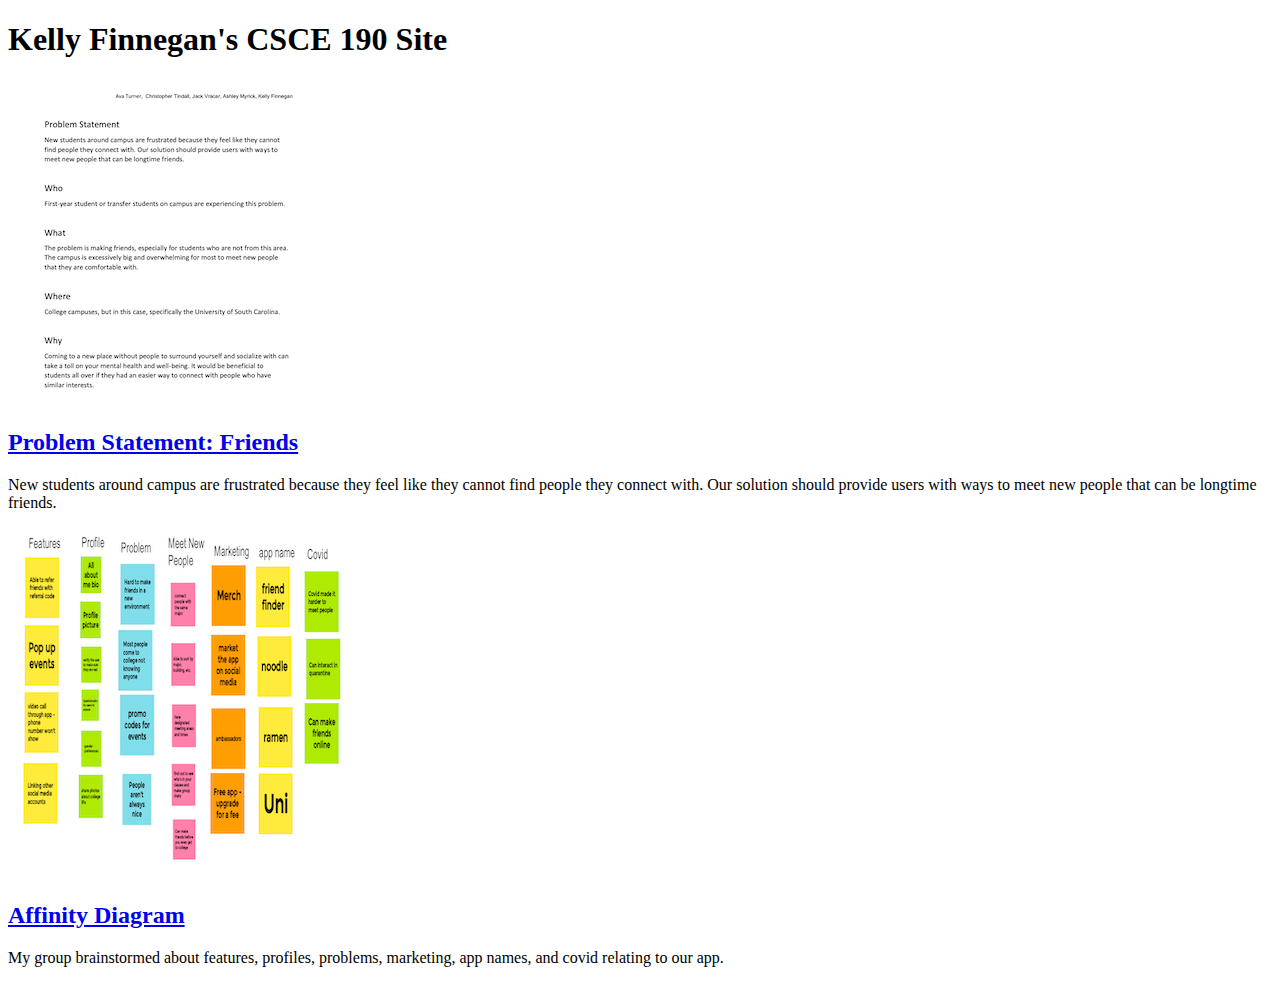
==== index.html @ eb83fd00 "Add files via upload" ====
<!DOCTYPE html>
<html>
    <head>
        <title> CSCE 190: Kelly Finnegan</title>
        </head>
    <body>
        <h1>Kelly Finnegan's CSCE 190 Site</h1>

        <! Probelm Statement Assignment>
        <section class="assignment">
            <a href="files/Dudes Problem Statement.pdf"><img src="images/Problem Statement Screenshot.png"></a>
            <section class="ass-details">
                <a href="files/Dudes Problem Statement.pdf"><h2>Problem Statement: Friends</h2></a>
                <p>New students around campus are frustrated because they feel like they cannot find people they connect with. Our solution should provide users with ways to meet new people that can be longtime friends.
                </p>
            </section>
        </section>

        <! Probelm Statement Assignment>
        <section class="assignment">
            <a href="files/affinity-diagram.pdf"><img src="images/affinity-diagram.png"></a>
            <section class="ass-details">
                <a href="files/affinity-diagram.pdf"><h2>Affinity Diagram</h2></a>
                <p>My group brainstormed about features, profiles, problems, marketing, app names, and covid relating to our app.
                </p>
            </section>
        </section>

        </section>
    </body>

</html>
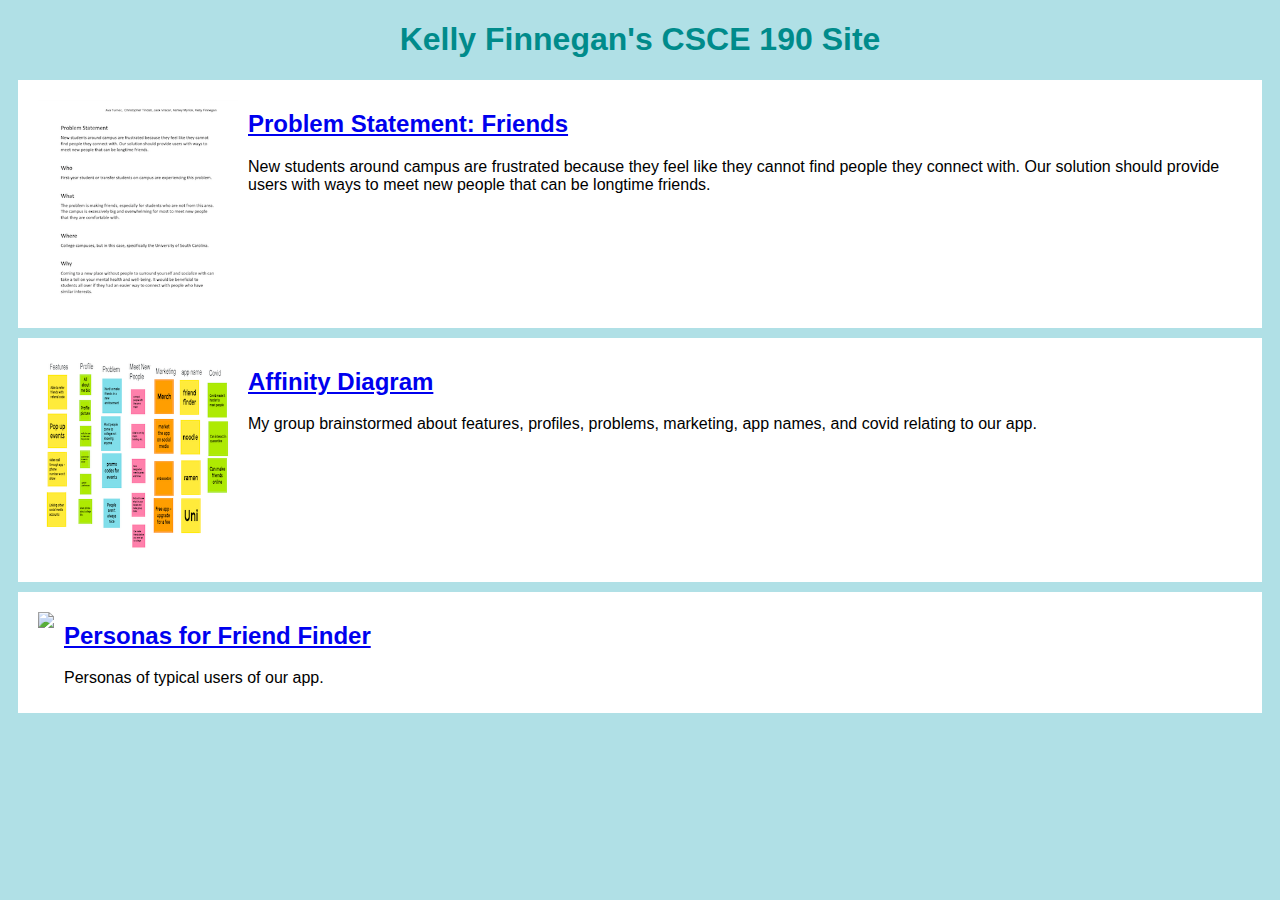
==== commit 22282799: "Add files via upload" ====
--- a/index.html
+++ b/index.html
@@ -2,6 +2,7 @@
 <html>
     <head>
         <title> CSCE 190: Kelly Finnegan</title>
+        <link rel="stylesheet" href="styles.css">
         </head>
     <body>
         <h1>Kelly Finnegan's CSCE 190 Site</h1>
@@ -16,7 +17,7 @@
             </section>
         </section>
 
-        <! Probelm Statement Assignment>
+        <! Affinity Diagram Assignment>
         <section class="assignment">
             <a href="files/affinity-diagram.pdf"><img src="images/affinity-diagram.png"></a>
             <section class="ass-details">
@@ -26,6 +27,16 @@
             </section>
         </section>
 
+        <! Personas Assignment>
+        <section class="assignment">
+            <a href="files/personas.pdf"><img src="images/personas.png"></a>
+            <section class="ass-details">
+                <a href="files/personas.pdf"><h2>Personas for Friend Finder</h2></a>
+                <p>Personas of typical users of our app.
+                </p>
+            </section>
+        </section>
+
         </section>
     </body>
 
--- a/styles.css
+++ b/styles.css
@@ -0,0 +1,18 @@
+body {
+    background:powderblue;
+    font-family:Arial, Helvetica, sans-serif;
+}
+.assignment{
+    display:flex;
+    padding:10px;
+    margin: 10px;
+    background:white;
+}
+.assignment img{
+    width: 200px;
+    padding:10px;
+}
+h1{
+    color:darkcyan;
+    text-align:center;
+}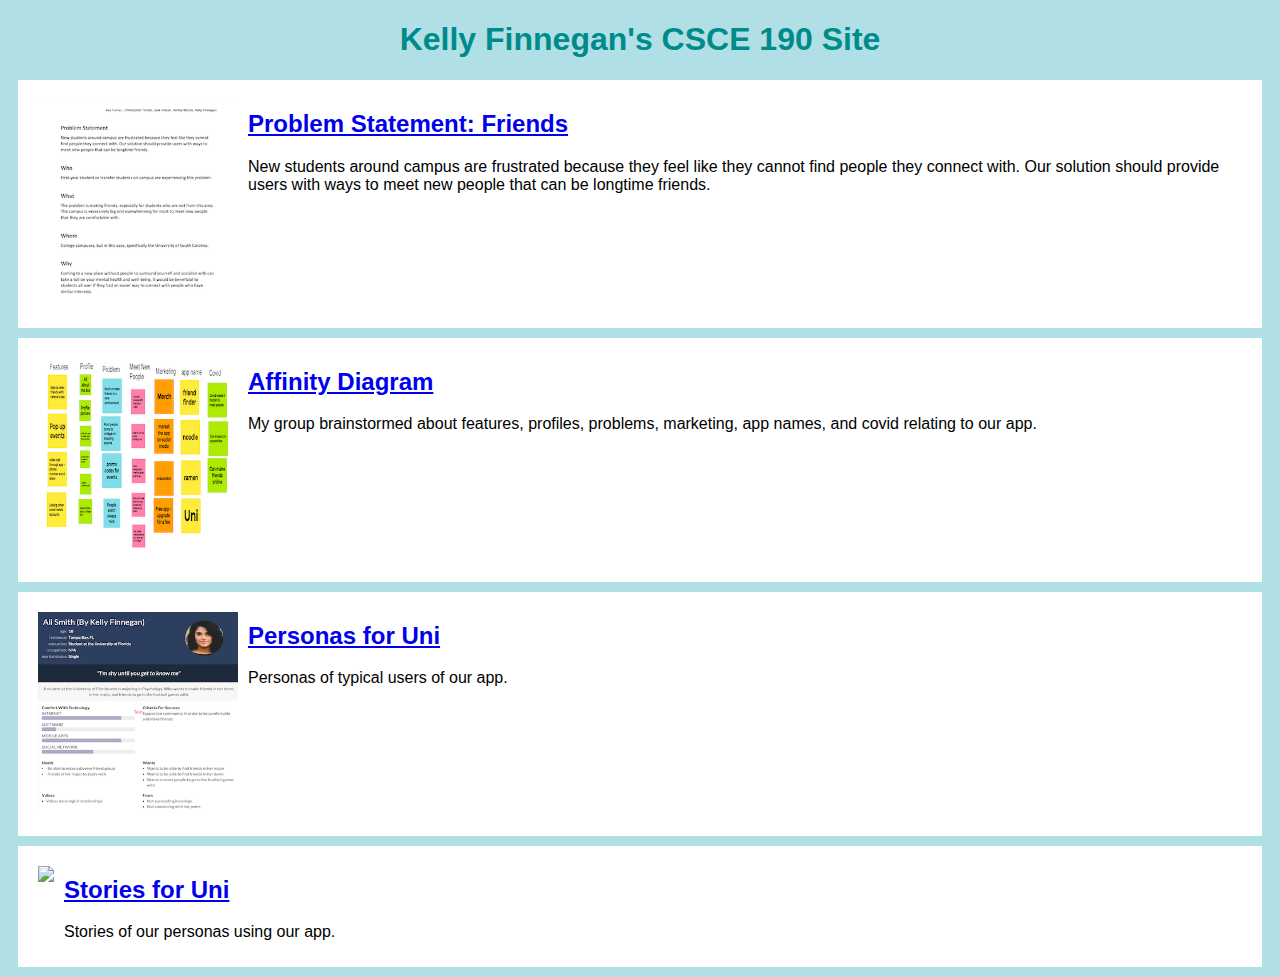
==== commit 5a438541: "Add files via upload" ====
--- a/index.html
+++ b/index.html
@@ -31,8 +31,18 @@
         <section class="assignment">
             <a href="files/personas.pdf"><img src="images/personas.png"></a>
             <section class="ass-details">
-                <a href="files/personas.pdf"><h2>Personas for Friend Finder</h2></a>
+                <a href="files/personas.pdf"><h2>Personas for Uni</h2></a>
                 <p>Personas of typical users of our app.
+                </p>
+            </section>
+        </section>
+
+        <! Storyboard Assignment>
+        <section class="assignment">
+            <a href="files/AllStoryBoards.pdf"><img src="images/Storyboard.png"></a>
+            <section class="ass-details">
+                <a href="files/AllStoryBoards.pdf"><h2>Stories for Uni</h2></a>
+                <p>Stories of our personas using our app.
                 </p>
             </section>
         </section>
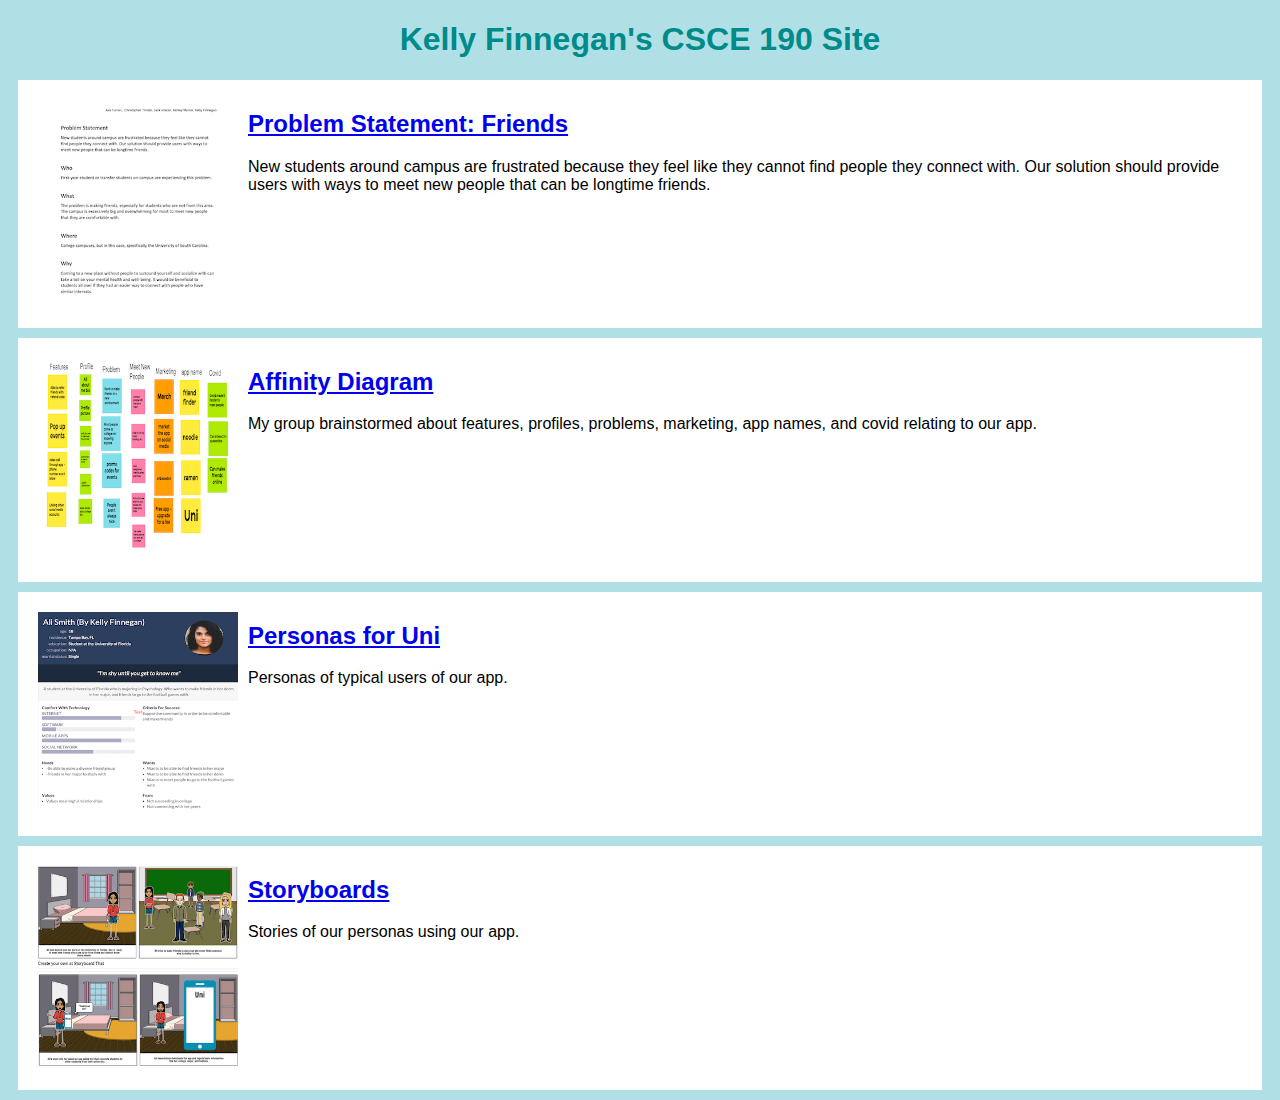
==== commit 7063a3f2: "Add files via upload" ====
--- a/index.html
+++ b/index.html
@@ -41,7 +41,7 @@
         <section class="assignment">
             <a href="files/AllStoryBoards.pdf"><img src="images/Storyboard.png"></a>
             <section class="ass-details">
-                <a href="files/AllStoryBoards.pdf"><h2>Stories for Uni</h2></a>
+                <a href="files/AllStoryBoards.pdf"><h2>Storyboards</h2></a>
                 <p>Stories of our personas using our app.
                 </p>
             </section>
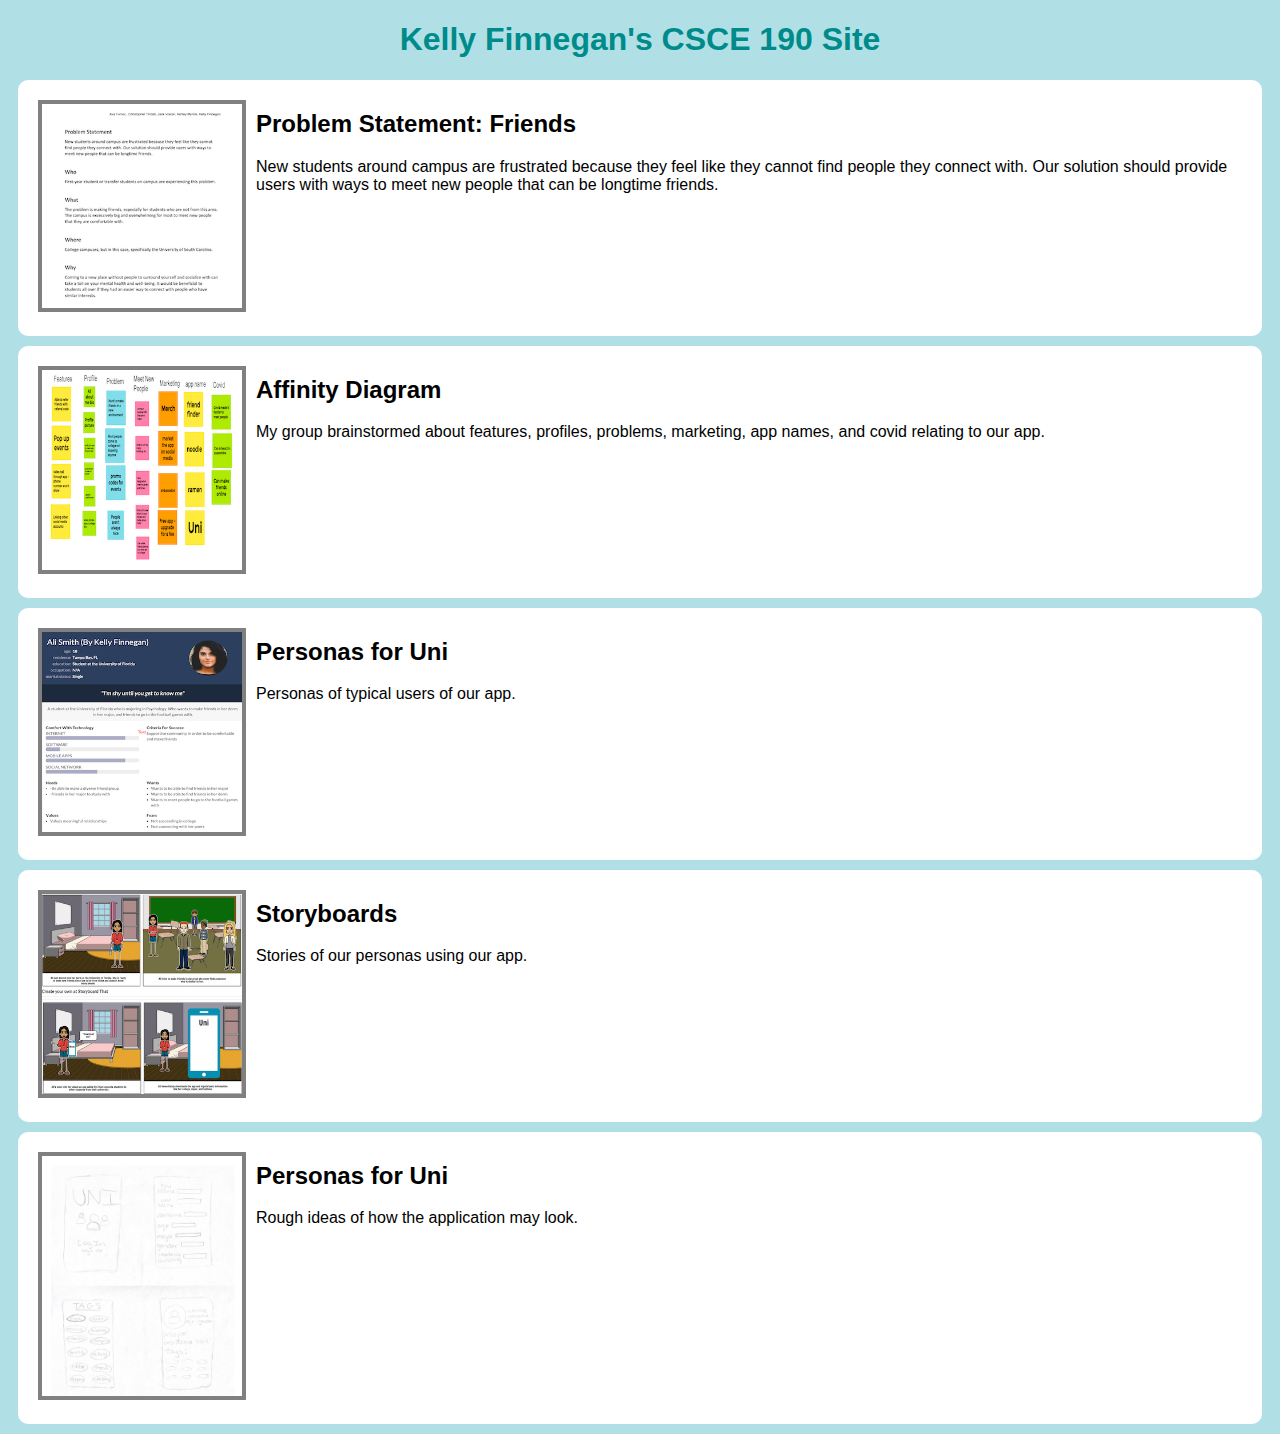
==== commit 7b384cee: "Add files via upload" ====
--- a/index.html
+++ b/index.html
@@ -47,6 +47,16 @@
             </section>
         </section>
 
+        <! Sketch Assignment>
+        <section class="assignment">
+            <a href="files/Sketches-compressed.pdf"><img src="images/Sketches.png"></a>
+            <section class="ass-details">
+                <a href="files/Sketches-compressed.pdf"><h2>Personas for Uni</h2></a>
+                <p>Rough ideas of how the application may look.
+                </p>
+            </section>
+        </section>
+
         </section>
     </body>
 
--- a/styles.css
+++ b/styles.css
@@ -7,12 +7,25 @@
     padding:10px;
     margin: 10px;
     background:white;
+    border-radius:10px;
 }
 .assignment img{
     width: 200px;
-    padding:10px;
+    margin: 10px;
+    border:4px solid grey;
+}
+.assignment img:hover{
+    border: 4px solid darkcyan;
+
 }
 h1{
     color:darkcyan;
     text-align:center;
+}
+a{
+    text-decoration:none;
+    color:black;
+}
+a:hover{
+    color:darkcyan;
 }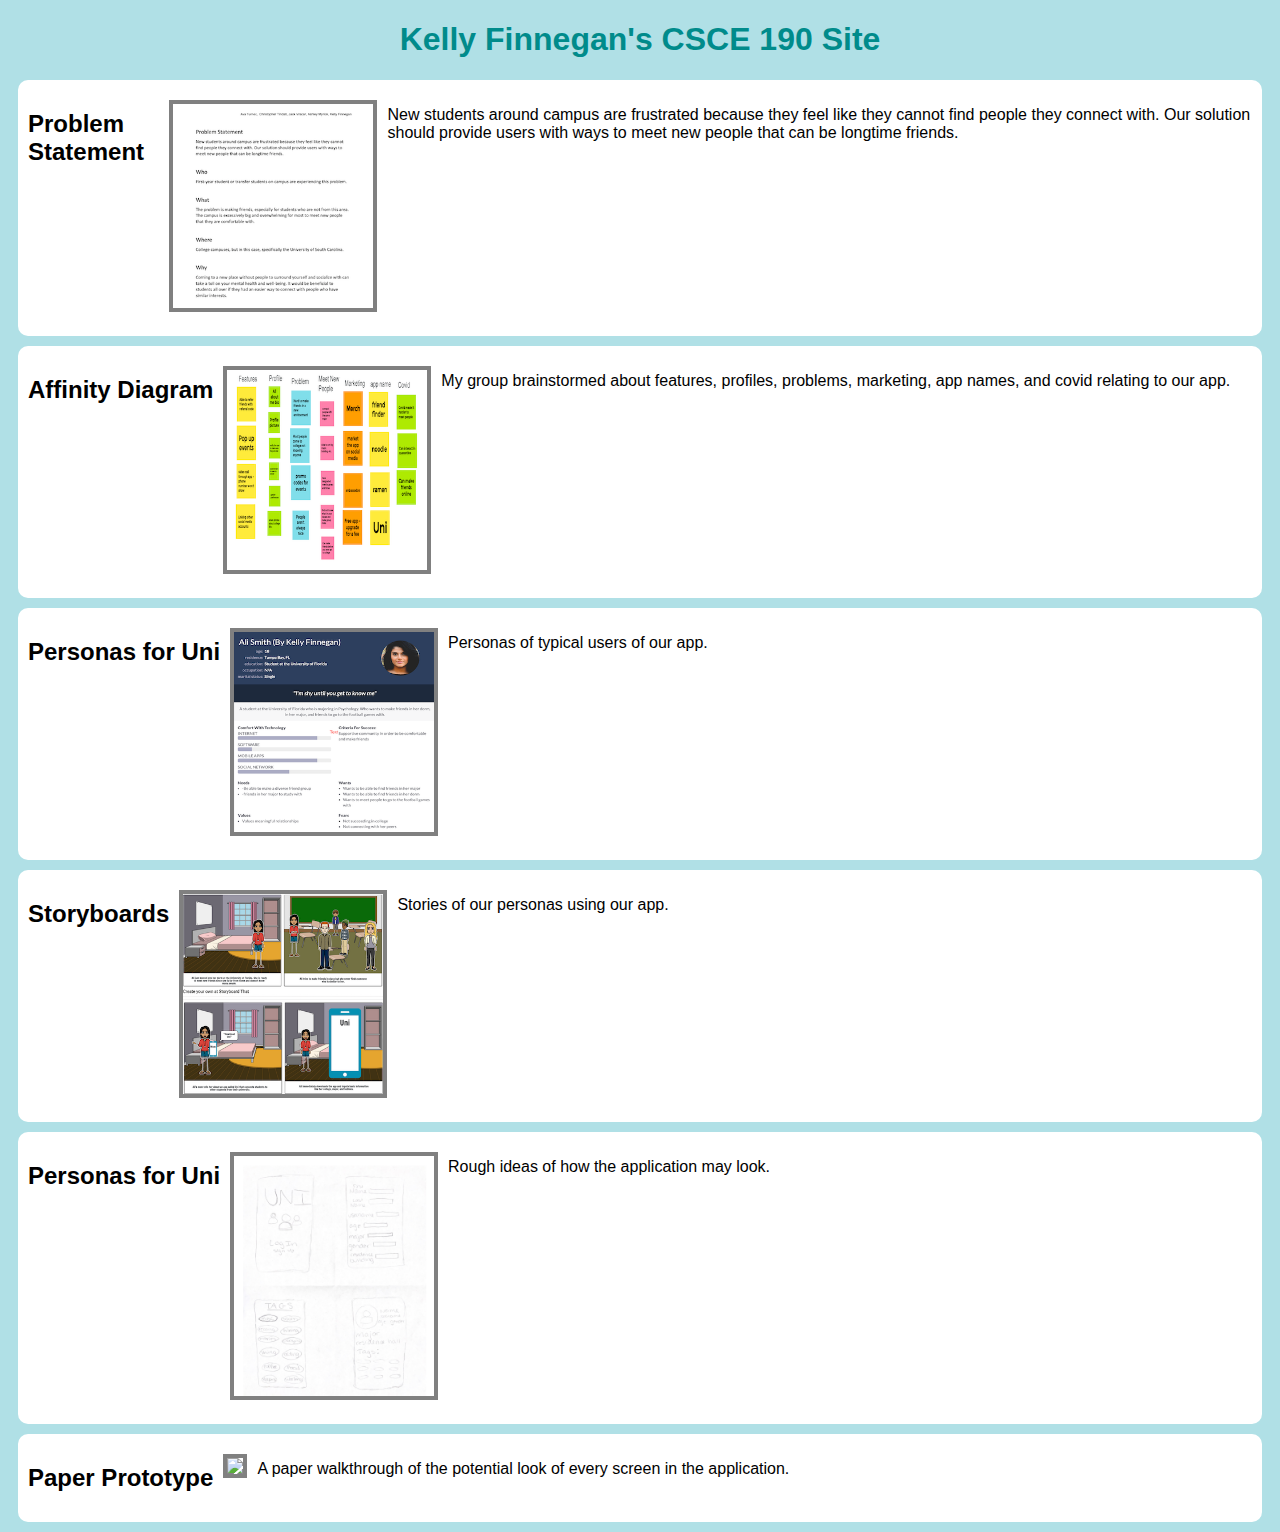
==== commit c43f6a51: "Add files via upload" ====
--- a/index.html
+++ b/index.html
@@ -7,57 +7,58 @@
     <body>
         <h1>Kelly Finnegan's CSCE 190 Site</h1>
 
-        <! Probelm Statement Assignment>
-        <section class="assignment">
-            <a href="files/Dudes Problem Statement.pdf"><img src="images/Problem Statement Screenshot.png"></a>
-            <section class="ass-details">
-                <a href="files/Dudes Problem Statement.pdf"><h2>Problem Statement: Friends</h2></a>
-                <p>New students around campus are frustrated because they feel like they cannot find people they connect with. Our solution should provide users with ways to meet new people that can be longtime friends.
-                </p>
+        <div class="assignments">
+
+            <! Probelm Statement Assignment>
+            <section class="assignment">
+                <a href="files/Dudes Problem Statement.pdf"><h2>Problem Statement</h2></a>
+                <a href="files/Dudes Problem Statement.pdf"><img src="images/Problem Statement Screenshot.png"></a>
+                    <p>New students around campus are frustrated because they feel like they cannot find people they connect with. 
+                        Our solution should provide users with ways to meet new people that can be longtime friends.
+                    </p>
             </section>
-        </section>
 
-        <! Affinity Diagram Assignment>
-        <section class="assignment">
-            <a href="files/affinity-diagram.pdf"><img src="images/affinity-diagram.png"></a>
-            <section class="ass-details">
+            <! Affinity Diagram Assignment>
+            <section class="assignment">
                 <a href="files/affinity-diagram.pdf"><h2>Affinity Diagram</h2></a>
-                <p>My group brainstormed about features, profiles, problems, marketing, app names, and covid relating to our app.
-                </p>
+                <a href="files/affinity-diagram.pdf"><img src="images/affinity-diagram.png"></a>
+                    <p>My group brainstormed about features, profiles, problems, marketing, app names, and covid relating to our app.
+                    </p>
             </section>
-        </section>
 
-        <! Personas Assignment>
-        <section class="assignment">
-            <a href="files/personas.pdf"><img src="images/personas.png"></a>
-            <section class="ass-details">
+            <! Personas Assignment>
+            <section class="assignment">
                 <a href="files/personas.pdf"><h2>Personas for Uni</h2></a>
-                <p>Personas of typical users of our app.
-                </p>
+                <a href="files/personas.pdf"><img src="images/personas.png"></a>
+                    <p>Personas of typical users of our app.
+                    </p>
             </section>
-        </section>
 
-        <! Storyboard Assignment>
-        <section class="assignment">
-            <a href="files/AllStoryBoards.pdf"><img src="images/Storyboard.png"></a>
-            <section class="ass-details">
+            <! Storyboard Assignment>
+            <section class="assignment">
                 <a href="files/AllStoryBoards.pdf"><h2>Storyboards</h2></a>
-                <p>Stories of our personas using our app.
-                </p>
+                <a href="files/AllStoryBoards.pdf"><img src="images/Storyboard.png"></a>
+                    <p>Stories of our personas using our app.
+                    </p>
             </section>
-        </section>
 
-        <! Sketch Assignment>
-        <section class="assignment">
-            <a href="files/Sketches-compressed.pdf"><img src="images/Sketches.png"></a>
-            <section class="ass-details">
+            <! Sketch Assignment>
+            <section class="assignment">
                 <a href="files/Sketches-compressed.pdf"><h2>Personas for Uni</h2></a>
-                <p>Rough ideas of how the application may look.
-                </p>
+                <a href="files/Sketches-compressed.pdf"><img src="images/Sketches.png"></a>
+                    <p>Rough ideas of how the application may look.
+                    </p>
             </section>
-        </section>
 
-        </section>
+            <! Paper prototype Assignment>
+            <section class="assignment">
+                <a href="https://www.youtube.com/watch?v=GDHmnTJEF_Q"><h2>Paper Prototype</h2></a>
+                <a href="https://www.youtube.com/watch?v=GDHmnTJEF_Q"><img src="images/PaperPrototypes.png"></a>
+                    <p>A paper walkthrough of the potential look of every screen in the application.
+                    </p>
+            </section>
+
+        </div>
     </body>
 
 </html>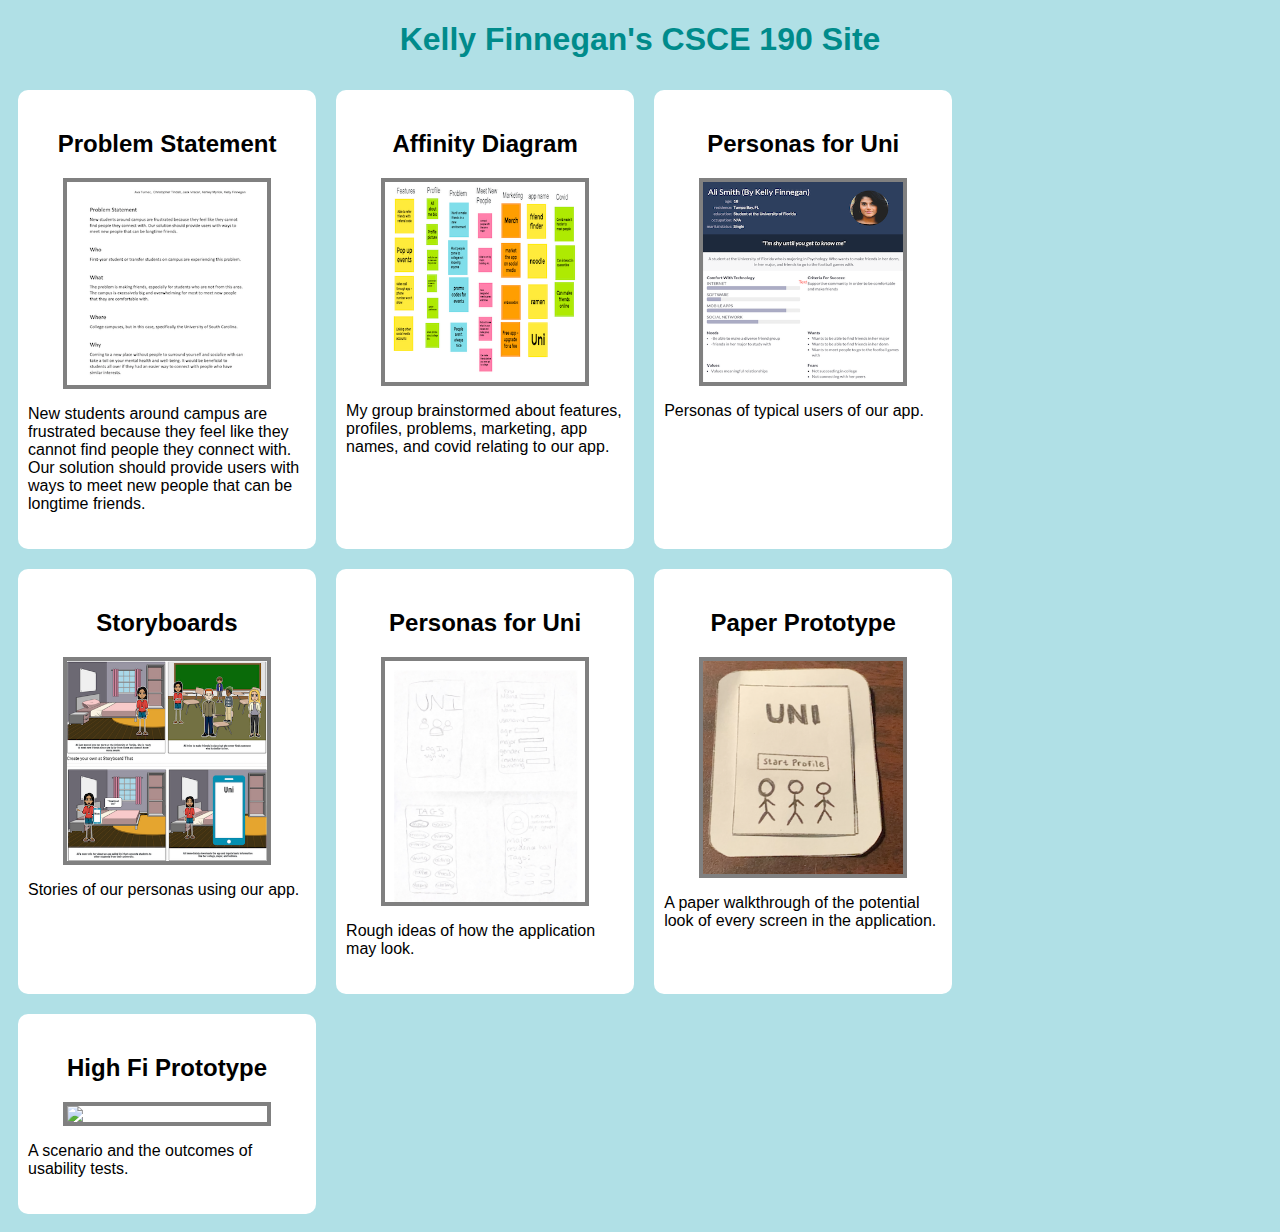
==== commit af29b6ed: "Add files via upload" ====
--- a/index.html
+++ b/index.html
@@ -57,6 +57,14 @@
                     <p>A paper walkthrough of the potential look of every screen in the application.
                     </p>
             </section>
+            
+            <! Hi Fi Prototype>
+            <section class="assignment">
+                <a href="files/High Fi Prototype/preview.html"><h2>High Fi Prototype</h2></a>
+                <a href="files/High Fi Prototype/preview.html"><img src="images/HighFi.png"></a>
+                    <p>A scenario and the outcomes of usability tests.
+                    </p>
+            </section>
 
         </div>
     </body>
--- a/styles.css
+++ b/styles.css
@@ -2,10 +2,15 @@
     background:powderblue;
     font-family:Arial, Helvetica, sans-serif;
 }
+.assignments{
+    display:flex;
+    flex-wrap:wrap;
+}
 .assignment{
-    display:flex;
+    width:22%;
     padding:10px;
     margin: 10px;
+    padding:20px 10px;
     background:white;
     border-radius:10px;
 }
@@ -13,6 +18,8 @@
     width: 200px;
     margin: 10px;
     border:4px solid grey;
+    display:block;
+    margin:auto;
 }
 .assignment img:hover{
     border: 4px solid darkcyan;
@@ -22,6 +29,9 @@
     color:darkcyan;
     text-align:center;
 }
+h2{
+    text-align:center;
+}
 a{
     text-decoration:none;
     color:black;
